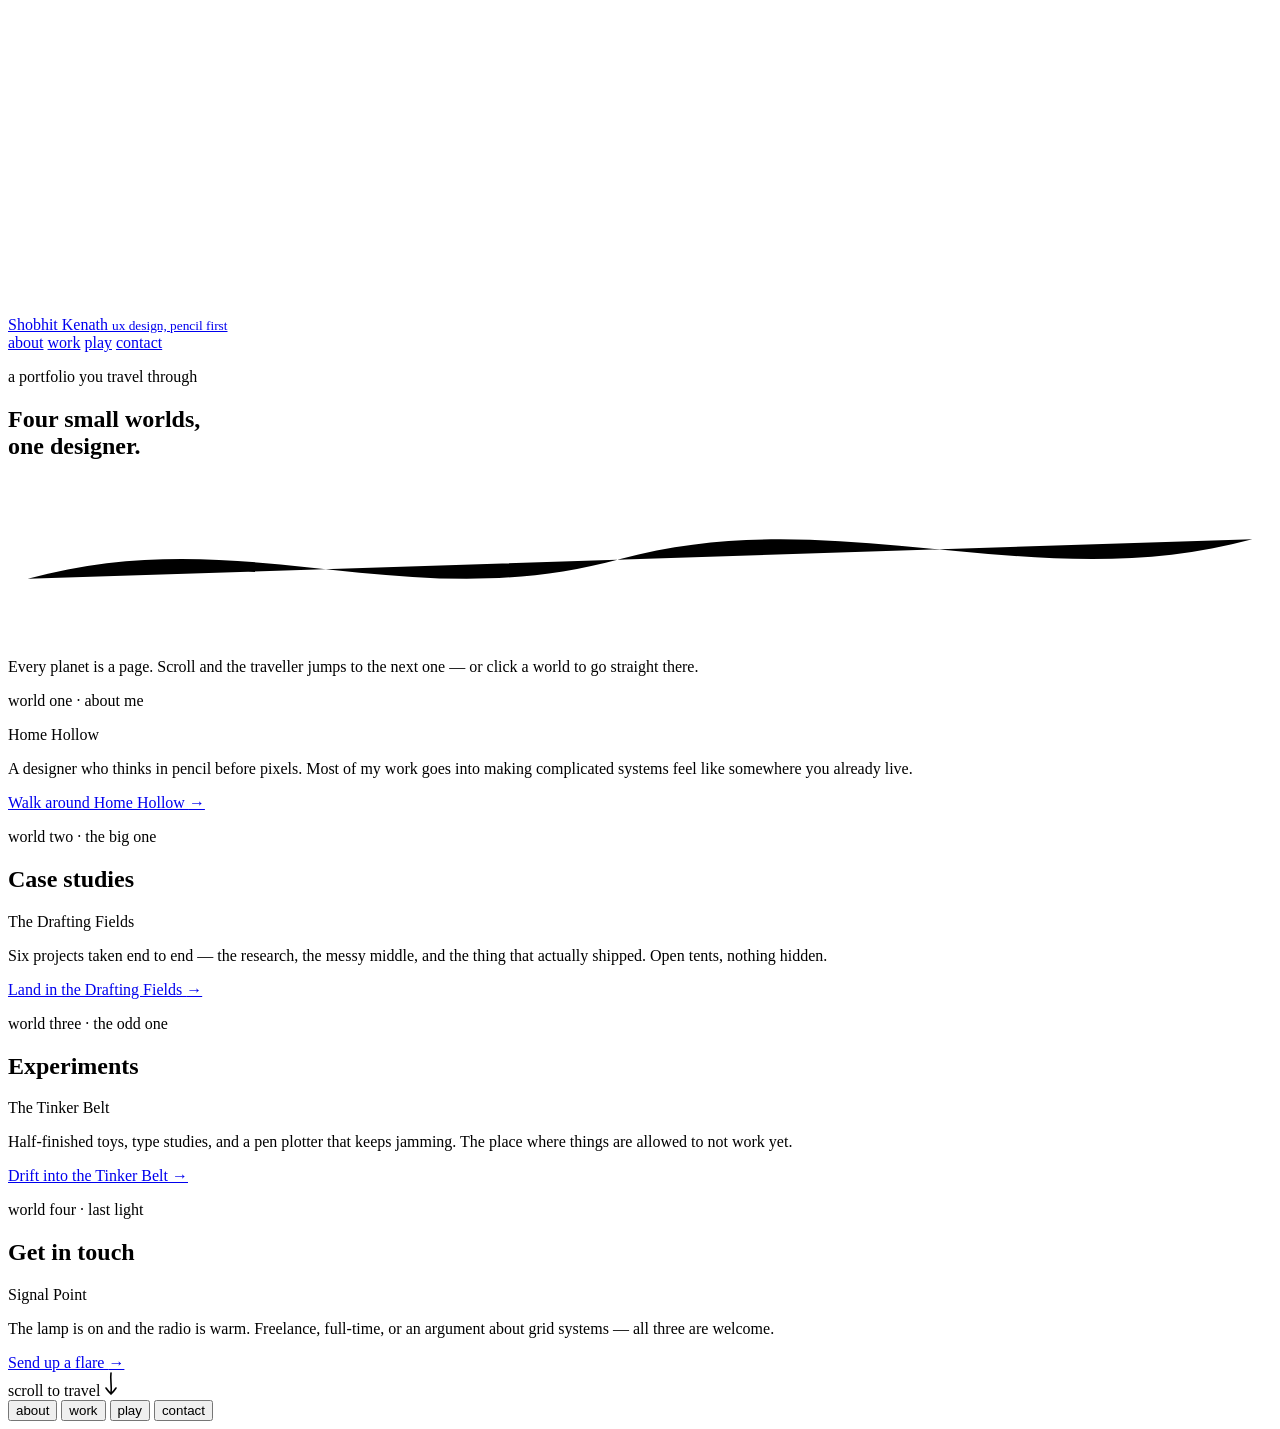
==== index.html @ f8822997 "Add files via upload" ====
<!DOCTYPE html>
<html lang="en">
<head>
<meta charset="utf-8">
<meta name="viewport" content="width=device-width, initial-scale=1">
<title>Four Small Worlds</title>
<meta name="description" content="A design portfolio you travel through: four hand-drawn low-poly planets, one traveller, and a jump between each.">
<link rel="preconnect" href="https://fonts.googleapis.com">
<link rel="preconnect" href="https://fonts.gstatic.com" crossorigin>
<link rel="stylesheet" href="https://fonts.googleapis.com/css2?family=Caveat:wght@500;600&family=Fraunces:opsz,wght,SOFT,WONK@9..144,400..700,0..100,0..1&family=Karla:wght@400;500;700&display=swap">
<link rel="stylesheet" href="css/hw-tokens.css">
<link rel="stylesheet" href="css/hw-base.css">
<link rel="stylesheet" href="css/hw-layout.css">
<link rel="stylesheet" href="css/hw-handdrawn.css">
</head>
<body data-hw-world="home">

<!-- The pen. Three near-identical noise filters; hw-handdrawn.css cycles
     between them so any stroked element wavers the way ink does. -->
<svg id="hw-filters" width="0" height="0" aria-hidden="true" focusable="false" style="position:absolute">
  <filter id="hw-rough-1" x="-14%" y="-14%" width="128%" height="128%">
    <feTurbulence type="fractalNoise" baseFrequency="0.021" numOctaves="3" seed="6" result="n"></feTurbulence>
    <feDisplacementMap in="SourceGraphic" in2="n" scale="3.4" xChannelSelector="R" yChannelSelector="G"></feDisplacementMap>
  </filter>
  <filter id="hw-rough-2" x="-14%" y="-14%" width="128%" height="128%">
    <feTurbulence type="fractalNoise" baseFrequency="0.024" numOctaves="3" seed="23" result="n"></feTurbulence>
    <feDisplacementMap in="SourceGraphic" in2="n" scale="3.0" xChannelSelector="R" yChannelSelector="G"></feDisplacementMap>
  </filter>
  <filter id="hw-rough-3" x="-14%" y="-14%" width="128%" height="128%">
    <feTurbulence type="fractalNoise" baseFrequency="0.019" numOctaves="3" seed="47" result="n"></feTurbulence>
    <feDisplacementMap in="SourceGraphic" in2="n" scale="3.6" xChannelSelector="R" yChannelSelector="G"></feDisplacementMap>
  </filter>
</svg>

<canvas id="hw-sky" aria-hidden="true"></canvas>
<div id="hw-grain" aria-hidden="true"></div>
<div id="hw-vignette" aria-hidden="true"></div>

<!-- the annotation line from the writing to the planet it describes -->
<svg id="hw-leaders" aria-hidden="true" focusable="false">
  <path id="hw-leader-line" d="" opacity="0"></path>
  <circle id="hw-leader-dot" cx="0" cy="0" opacity="0"></circle>
</svg>

<div class="hw-ui">

  <header id="hw-masthead">
    <a id="hw-wordmark" href="#hw-world-home">
      Shobhit Kenath
      <small>ux design, pencil first</small>
    </a>
    <nav id="hw-nav" aria-label="Worlds">
      <a class="hw-nav-link is-active" href="#hw-world-home">about</a>
      <a class="hw-nav-link" href="#hw-world-work">work</a>
      <a class="hw-nav-link" href="#hw-world-play">play</a>
      <a class="hw-nav-link" href="#hw-world-signal">contact</a>
    </nav>
  </header>

  <article class="hw-panel hw-panel--hero" id="hw-world-home">
    <p class="hw-hand">a portfolio you travel through</p>
    <h1 class="hw-panel-title">Four small worlds,<br>one designer.</h1>
    <svg class="hw-rule hw-rough hw-rough--boil" viewBox="0 0 64 8" aria-hidden="true">
      <path d="M1 5 C12 2 20 7 31 4 C42 1 52 6 63 3"></path>
    </svg>
    <p class="hw-lead">Every planet is a page. Scroll and the traveller jumps to the next one &mdash; or click a world to go straight there.</p>
    <div class="hw-panel-foot">
      <p class="hw-panel-chapter">world one &middot; about me</p>
      <p class="hw-panel-place">Home Hollow</p>
      <p class="hw-panel-body">A designer who thinks in pencil before pixels. Most of my work goes into making complicated systems feel like somewhere you already live.</p>
      <a class="hw-panel-cta hw-rough" href="#hw-world-home">Walk around Home Hollow <span class="hw-arrow" aria-hidden="true">&rarr;</span></a>
    </div>
  </article>

  <article class="hw-panel" id="hw-world-work">
    <p class="hw-panel-chapter">world two &middot; the big one</p>
    <h2 class="hw-panel-title">Case studies</h2>
    <p class="hw-panel-place">The Drafting Fields</p>
    <p class="hw-panel-body">Six projects taken end to end — the research, the messy middle, and the thing that actually shipped. Open tents, nothing hidden.</p>
    <a class="hw-panel-cta hw-rough" href="#hw-world-work">Land in the Drafting Fields <span class="hw-arrow" aria-hidden="true">&rarr;</span></a>
  </article>

  <article class="hw-panel" id="hw-world-play">
    <p class="hw-panel-chapter">world three &middot; the odd one</p>
    <h2 class="hw-panel-title">Experiments</h2>
    <p class="hw-panel-place">The Tinker Belt</p>
    <p class="hw-panel-body">Half-finished toys, type studies, and a pen plotter that keeps jamming. The place where things are allowed to not work yet.</p>
    <a class="hw-panel-cta hw-rough" href="#hw-world-play">Drift into the Tinker Belt <span class="hw-arrow" aria-hidden="true">&rarr;</span></a>
  </article>

  <article class="hw-panel" id="hw-world-signal">
    <p class="hw-panel-chapter">world four &middot; last light</p>
    <h2 class="hw-panel-title">Get in touch</h2>
    <p class="hw-panel-place">Signal Point</p>
    <p class="hw-panel-body">The lamp is on and the radio is warm. Freelance, full-time, or an argument about grid systems — all three are welcome.</p>
    <a class="hw-panel-cta hw-rough" href="#hw-world-signal">Send up a flare <span class="hw-arrow" aria-hidden="true">&rarr;</span></a>
  </article>

  <div id="hw-scroll-hint" aria-hidden="true">
    <span class="hw-hand">scroll to travel</span>
    <svg width="14" height="24" viewBox="0 0 14 24" class="hw-rough hw-rough--boil" aria-hidden="true">
      <path d="M7 1 C6 8 8 14 7 21 M2 16 C4 19 6 21 7 22 C8 21 10 19 12 16"
            fill="none" stroke="currentColor" stroke-width="1.6" stroke-linecap="round"></path>
    </svg>
  </div>

  <nav id="hw-doors" aria-label="Case studies" hidden>
    <p class="hw-doors-title">Case studies</p>
    <ul></ul>
  </nav>

  <nav id="hw-rail" aria-label="Journey">
    <button type="button" class="hw-rail-dot is-active">about</button>
    <button type="button" class="hw-rail-dot">work</button>
    <button type="button" class="hw-rail-dot">play</button>
    <button type="button" class="hw-rail-dot">contact</button>
  </nav>

</div>

<div id="hw-scroll-track" aria-hidden="true"></div>

<noscript>
  <div class="hw-noscript">
    <h2>Four small worlds</h2>
    <p>The travelling version of this page needs JavaScript. The worlds themselves are still here:</p>
    <ul>
      <li><a href="#hw-world-home">About me — Home Hollow</a></li>
      <li><a href="#hw-world-work">Case studies — The Drafting Fields</a></li>
      <li><a href="#hw-world-play">Experiments — The Tinker Belt</a></li>
      <li><a href="#hw-world-signal">Get in touch — Signal Point</a></li>
    </ul>
  </div>
</noscript>

<script src="js/hw-math.js"></script>
<script src="js/hw-config.js"></script>
<script src="js/hw-planet.js"></script>
<script src="js/hw-character.js"></script>
<script src="js/hw-munch.js"></script>
<script src="js/hw-scene.js"></script>
<script src="js/hw-scroll.js"></script>
<script src="js/hw-main.js"></script>
</body>
</html>
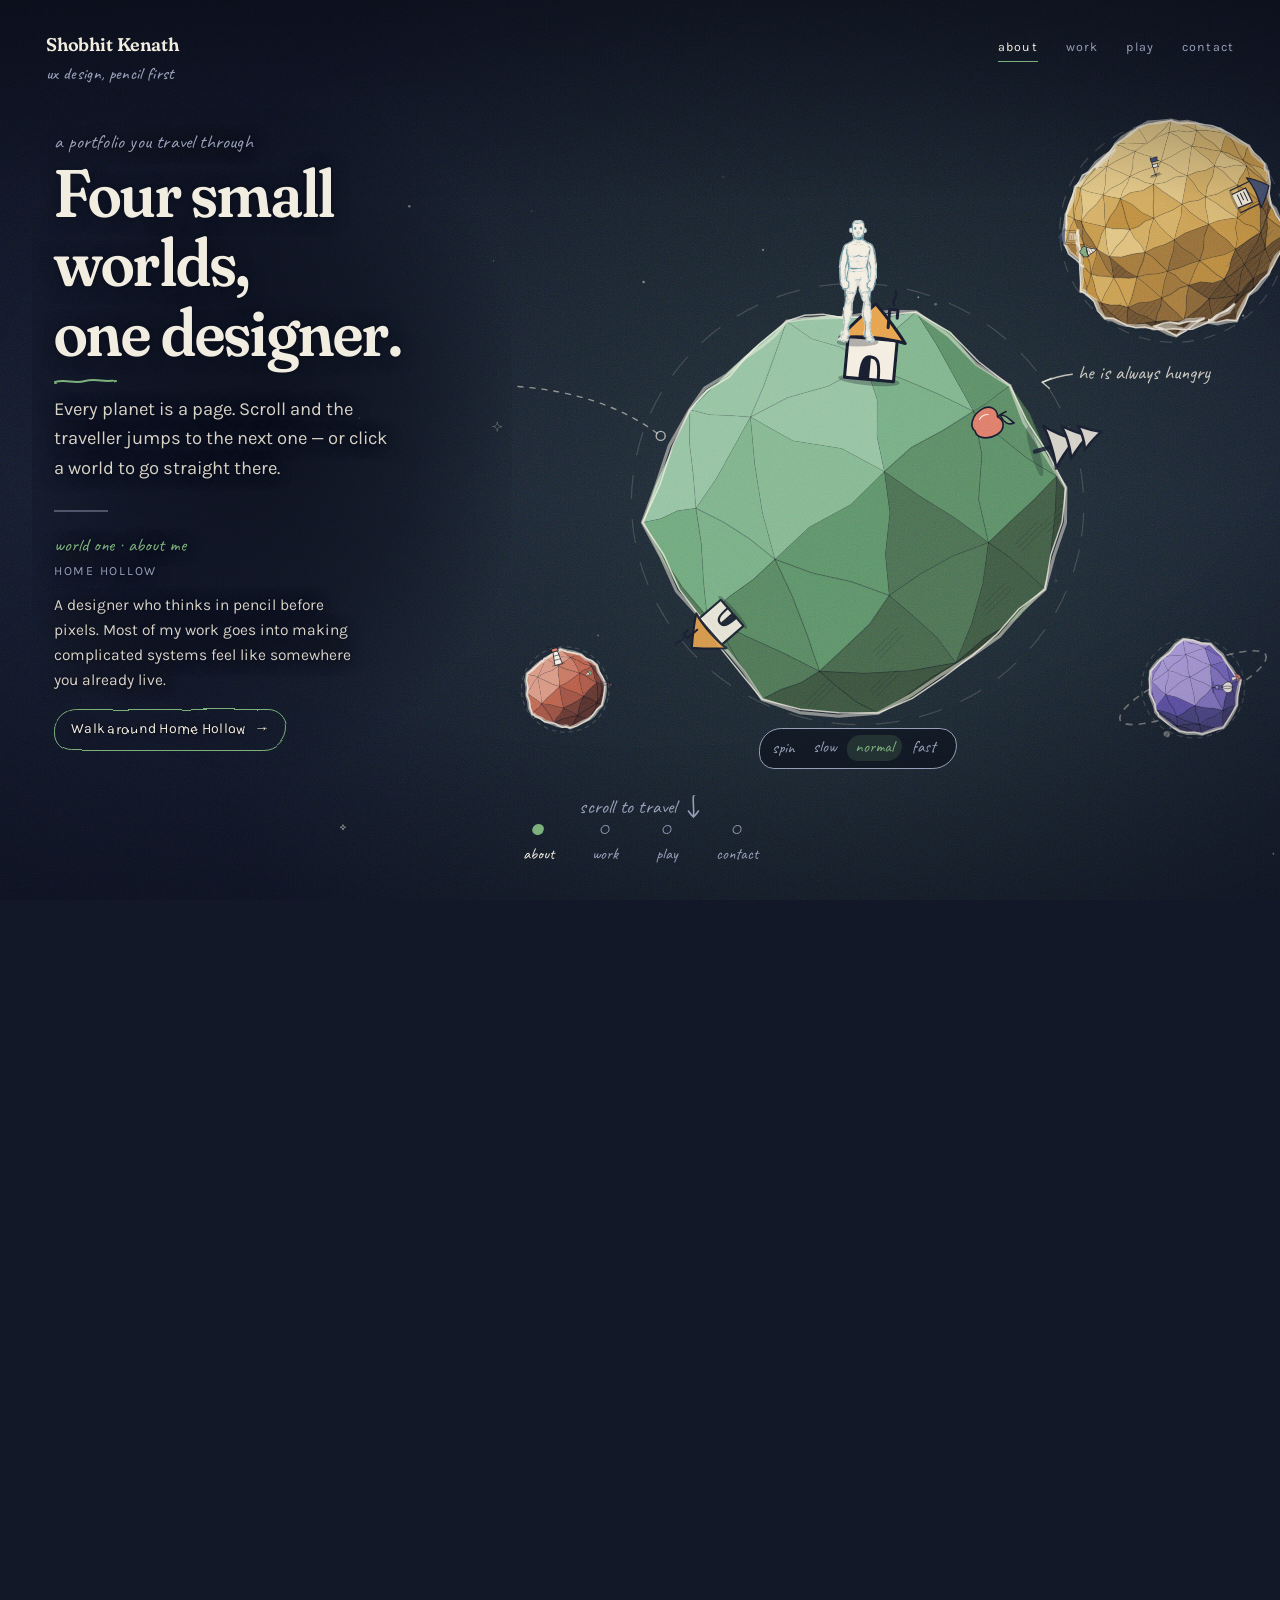
==== commit 349b6cb7: "Add files via upload" ====
--- a/index.html
+++ b/index.html
@@ -109,6 +109,15 @@
     <ul></ul>
   </nav>
 
+  <div id="hw-spin">
+    <span class="hw-spin-label" aria-hidden="true">spin</span>
+    <div class="hw-spin-set" role="group" aria-label="How fast the planets turn">
+      <button type="button" class="hw-spin-btn" data-hw-spin="0.5" aria-pressed="false">slow</button>
+      <button type="button" class="hw-spin-btn is-active" data-hw-spin="1" aria-pressed="true">normal</button>
+      <button type="button" class="hw-spin-btn" data-hw-spin="2.5" aria-pressed="false">fast</button>
+    </div>
+  </div>
+
   <nav id="hw-rail" aria-label="Journey">
     <button type="button" class="hw-rail-dot is-active">about</button>
     <button type="button" class="hw-rail-dot">work</button>
@@ -139,6 +148,7 @@
 <script src="js/hw-character.js"></script>
 <script src="js/hw-munch.js"></script>
 <script src="js/hw-scene.js"></script>
+<script src="js/hw-spin.js"></script>
 <script src="js/hw-scroll.js"></script>
 <script src="js/hw-main.js"></script>
 </body>
--- a/css/hw-tokens.css
+++ b/css/hw-tokens.css
@@ -0,0 +1,42 @@
+/* hw-tokens.css — every colour, size and typeface the page is allowed to use.
+   Change a value here and it changes everywhere; nothing below hard-codes a hex. */
+:root {
+  /* the paper we are drawing on: a night sky, toned rather than black */
+  --hw-sky:        #131829;
+  --hw-sky-deep:   #0C1120;
+  --hw-ink:        #0B0F1C;
+  --hw-chalk:      #F2EDE1;
+  --hw-chalk-soft: #D8D2C6;
+  --hw-chalk-dim:  #97A0B8;
+
+  /* one gouache colour per world */
+  --hw-moss:       #7CB07C;
+  --hw-ochre:      #DCA54F;
+  --hw-peri:       #8B84DD;
+  --hw-coral:      #CE7561;
+  --hw-accent:     var(--hw-moss);
+
+  /* type */
+  --hw-display: 'Fraunces', 'Iowan Old Style', Georgia, serif;
+  --hw-body:    'Karla', 'Helvetica Neue', Arial, sans-serif;
+  --hw-hand:    'Caveat', 'Bradley Hand', cursive;
+
+  --hw-step--1: 0.78rem;
+  --hw-step-0:  1rem;
+  --hw-step-1:  1.15rem;
+  --hw-step-2:  clamp(1.7rem, 2.6vw, 2.3rem);
+  --hw-step-3:  clamp(2.6rem, 6vw, 4.2rem);
+
+  /* rhythm */
+  --hw-gutter: clamp(20px, 4vw, 46px);
+  --hw-panel-w: 23rem;
+
+  /* how many screens of scrolling the whole journey takes */
+  --hw-travel-length: 4.4;
+}
+
+/* the page quietly takes on the colour of whichever world you are at */
+body[data-hw-world='home']   { --hw-accent: var(--hw-moss); }
+body[data-hw-world='work']   { --hw-accent: var(--hw-ochre); }
+body[data-hw-world='play']   { --hw-accent: var(--hw-peri); }
+body[data-hw-world='signal'] { --hw-accent: var(--hw-coral); }
--- a/css/hw-base.css
+++ b/css/hw-base.css
@@ -0,0 +1,74 @@
+/* hw-base.css — reset, typography, and the things every element inherits. */
+*, *::before, *::after { box-sizing: border-box; }
+
+html { -webkit-text-size-adjust: 100%; }
+
+body {
+  margin: 0;
+  min-height: 100%;
+  background: var(--hw-sky);
+  color: var(--hw-chalk);
+  font-family: var(--hw-body);
+  font-size: var(--hw-step-0);
+  line-height: 1.62;
+  font-synthesis-weight: none;
+  overflow-x: hidden;
+}
+
+h1, h2 {
+  font-family: var(--hw-display);
+  font-variation-settings: 'opsz' 120, 'SOFT' 80, 'WONK' 1;
+  font-weight: 600;
+  line-height: 1.03;
+  letter-spacing: -0.012em;
+  text-wrap: balance;
+  margin: 0;
+}
+
+p { margin: 0; }
+
+a {
+  color: inherit;
+  text-decoration: none;
+}
+
+button {
+  font: inherit;
+  color: inherit;
+  background: none;
+  border: 0;
+  cursor: pointer;
+}
+
+:focus-visible {
+  outline: 2px dashed var(--hw-chalk);
+  outline-offset: 4px;
+  border-radius: 2px;
+}
+
+.hw-sr {
+  position: absolute;
+  width: 1px; height: 1px;
+  margin: -1px; padding: 0;
+  overflow: hidden;
+  clip-path: inset(50%);
+  white-space: nowrap;
+}
+
+/* a handwritten note in the margin */
+.hw-hand {
+  font-family: var(--hw-hand);
+  font-size: 1.22rem;
+  line-height: 1.2;
+  color: var(--hw-chalk-dim);
+  letter-spacing: 0.01em;
+}
+
+@media (prefers-reduced-motion: reduce) {
+  * {
+    animation-duration: 0.001ms !important;
+    animation-iteration-count: 1 !important;
+    transition-duration: 0.001ms !important;
+    scroll-behavior: auto !important;
+  }
+}
--- a/css/hw-layout.css
+++ b/css/hw-layout.css
@@ -0,0 +1,395 @@
+/* hw-layout.css — where things sit. The sky is a fixed canvas; everything
+   written sits on a fixed layer above it and is positioned by hw-scroll.js. */
+
+/* the only element that actually scrolls: it gives the page its length */
+#hw-scroll-track {
+  height: calc(var(--hw-travel-length) * 100vh);
+  pointer-events: none;
+}
+
+#hw-sky {
+  position: fixed;
+  inset: 0;
+  z-index: 0;
+  display: block;
+}
+
+#hw-leaders {
+  position: fixed;
+  inset: 0;
+  width: 100%;
+  height: 100%;
+  z-index: 3;
+  pointer-events: none;
+}
+
+.hw-ui {
+  position: fixed;
+  inset: 0;
+  z-index: 4;
+  pointer-events: none;
+}
+
+.hw-ui > * { pointer-events: auto; }
+
+/* ---------- masthead ---------- */
+#hw-masthead {
+  position: absolute;
+  top: 0; left: 0; right: 0;
+  display: flex;
+  align-items: baseline;
+  justify-content: space-between;
+  gap: 1rem 2rem;
+  flex-wrap: wrap;
+  padding: clamp(18px, 2.6vw, 30px) var(--hw-gutter);
+}
+
+#hw-wordmark {
+  font-family: var(--hw-display);
+  font-variation-settings: 'opsz' 40, 'SOFT' 90, 'WONK' 1;
+  font-size: var(--hw-step-1);
+  font-weight: 600;
+  letter-spacing: -0.01em;
+}
+
+#hw-wordmark small {
+  display: block;
+  font-family: var(--hw-hand);
+  font-size: 1.05rem;
+  font-weight: 500;
+  color: var(--hw-chalk-dim);
+  letter-spacing: 0.02em;
+}
+
+#hw-nav {
+  display: flex;
+  gap: clamp(14px, 2.2vw, 30px);
+  align-items: baseline;
+}
+
+.hw-nav-link {
+  font-size: var(--hw-step--1);
+  text-transform: lowercase;
+  letter-spacing: 0.09em;
+  color: var(--hw-chalk-dim);
+  padding-bottom: 4px;
+  border-bottom: 1.5px solid transparent;
+  transition: color 240ms ease, border-color 240ms ease;
+}
+
+.hw-nav-link:hover { color: var(--hw-chalk); }
+
+.hw-nav-link.is-active {
+  color: var(--hw-chalk);
+  border-bottom-color: var(--hw-accent);
+}
+
+
+/* ---------- world panels ---------- */
+.hw-panel {
+  position: absolute;
+  top: 0; left: 0;
+  width: var(--hw-panel-w);
+  max-width: calc(100vw - 2 * var(--hw-gutter));
+  padding: 18px 22px 20px;
+  /* a wash of dark behind the words, faded out well before the box edges so
+     there is never a visible rectangle sitting on the sky */
+  background: radial-gradient(58% 52% at 46% 48%,
+              rgba(11, 15, 28, 0.8) 0%,
+              rgba(11, 15, 28, 0.5) 55%,
+              rgba(11, 15, 28, 0) 100%);
+  text-shadow: 0 1px 16px rgba(11, 15, 28, 0.9), 0 0 3px rgba(11, 15, 28, 0.7);
+  opacity: 0;
+  transition: opacity 220ms ease;
+  will-change: transform, opacity;
+}
+
+.hw-panel-chapter {
+  font-family: var(--hw-hand);
+  font-size: 1.18rem;
+  color: var(--hw-accent);
+}
+
+.hw-panel-title {
+  font-size: var(--hw-step-2);
+  margin: 2px 0 6px;
+}
+
+.hw-panel-place {
+  font-size: var(--hw-step--1);
+  letter-spacing: 0.14em;
+  text-transform: uppercase;
+  color: var(--hw-chalk-dim);
+  margin-bottom: 12px;
+}
+
+.hw-panel-body {
+  color: var(--hw-chalk-soft);
+  font-size: 0.97rem;
+  max-width: 34ch;
+}
+
+.hw-panel-cta {
+  display: inline-flex;
+  align-items: center;
+  gap: 9px;
+  margin-top: 16px;
+  padding: 8px 16px 9px;
+  font-size: 0.88rem;
+  letter-spacing: 0.02em;
+  color: var(--hw-chalk);
+  border: 1.6px solid var(--hw-accent);
+  border-radius: 30px 26px 32px 24px;   /* never quite a perfect pill */
+  transition: background-color 220ms ease, transform 220ms ease;
+}
+
+.hw-panel-cta:hover {
+  background: color-mix(in srgb, var(--hw-accent) 22%, transparent);
+  transform: translateY(-1px) rotate(-0.4deg);
+}
+
+.hw-panel-cta .hw-arrow { transition: transform 220ms ease; }
+.hw-panel-cta:hover .hw-arrow { transform: translateX(4px); }
+
+/* the opening panel carries the title as well as the first world */
+.hw-panel--hero {
+  width: 30rem;
+  padding-top: 22px;
+}
+
+.hw-panel--hero .hw-panel-title {
+  font-size: var(--hw-step-3);
+  margin: 0.3rem 0 0.7rem;
+}
+
+.hw-panel--hero .hw-lead {
+  max-width: 31ch;
+  font-size: var(--hw-step-1);
+  color: var(--hw-chalk-soft);
+  margin-top: 0.6rem;
+}
+
+.hw-panel-foot {
+  margin-top: 26px;
+  padding-top: 20px;
+  position: relative;
+}
+
+.hw-panel-foot::before {
+  content: '';
+  position: absolute;
+  top: 0; left: 0;
+  width: 54px;
+  height: 1.5px;
+  background: var(--hw-chalk-dim);
+  opacity: 0.45;
+}
+
+.hw-panel--hero .hw-panel-title + .hw-rule { color: var(--hw-accent); }
+
+/* ---------- the journey rail ---------- */
+#hw-rail {
+  position: absolute;
+  left: 50%;
+  bottom: clamp(18px, 3.2vh, 30px);
+  transform: translateX(-50%);
+  display: flex;
+  align-items: center;
+  gap: clamp(10px, 2.4vw, 26px);
+}
+
+.hw-rail-dot {
+  display: flex;
+  flex-direction: column;
+  align-items: center;
+  gap: 7px;
+  font-family: var(--hw-hand);
+  font-size: 1.02rem;
+  color: var(--hw-chalk-dim);
+  background: none;
+  border: 0;
+  padding: 4px 6px;
+  cursor: pointer;
+  transition: color 240ms ease;
+}
+
+.hw-rail-dot::before {
+  content: '';
+  width: 9px; height: 9px;
+  border: 1.6px solid currentColor;
+  border-radius: 60% 40% 55% 45%;
+  transition: background-color 240ms ease, transform 240ms ease;
+}
+
+.hw-rail-dot:hover { color: var(--hw-chalk-soft); }
+
+.hw-rail-dot.is-active {
+  color: var(--hw-chalk);
+}
+
+.hw-rail-dot.is-active::before {
+  background: var(--hw-accent);
+  border-color: var(--hw-accent);
+  transform: scale(1.25) rotate(12deg);
+}
+
+#hw-scroll-hint {
+  position: absolute;
+  left: 50%;
+  bottom: clamp(72px, 9vh, 96px);
+  transform: translateX(-50%);
+  display: flex;
+  align-items: center;
+  gap: 10px;
+  color: var(--hw-chalk-dim);
+  transition: opacity 400ms ease;
+}
+
+#hw-scroll-hint.is-gone { opacity: 0; }
+
+/* ---------- narrow screens: the panel moves under the planet ---------- */
+body.hw-narrow .hw-panel {
+  transform: none !important;
+  top: auto;
+  bottom: 0;
+  left: 0;
+  right: 0;
+  width: auto;
+  max-width: none;
+  padding: 26px var(--hw-gutter) clamp(84px, 12vh, 120px);
+  background: linear-gradient(to bottom,
+              rgba(11, 15, 28, 0) 0%,
+              rgba(11, 15, 28, 0.82) 18%,
+              rgba(11, 15, 28, 0.92) 100%);
+}
+
+body.hw-narrow .hw-panel--hero { width: auto; }
+
+body.hw-narrow .hw-panel--hero .hw-panel-title { font-size: var(--hw-step-2); }
+
+body.hw-narrow .hw-panel--hero .hw-lead { display: none; }
+
+body.hw-narrow .hw-panel-foot { margin-top: 18px; padding-top: 16px; }
+
+body.hw-narrow .hw-panel-body { max-width: none; }
+
+@media (max-width: 560px) {
+  #hw-masthead { gap: 6px; }
+  #hw-nav { gap: 14px; }
+  #hw-scroll-hint { display: none; }
+  .hw-rail-dot { font-size: 0.9rem; }
+}
+
+@media (max-height: 620px) {
+  .hw-panel--hero .hw-lead { display: none; }
+}
+
+/* ---------- no JavaScript: the worlds are still a readable list ---------- */
+.hw-noscript {
+  position: relative;
+  z-index: 5;
+  margin: 0 auto;
+  padding: 140px var(--hw-gutter) 60px;
+  max-width: 42rem;
+}
+
+.hw-noscript li { margin-bottom: 14px; }
+
+/* ---------- the case-study doors, as real links ----------
+   The objects on the Drafting Fields are painted into the canvas, which a
+   keyboard cannot reach. These are the same links in the page itself: out of
+   sight until one of them is tabbed to, then they appear as a small card. */
+#hw-doors {
+  position: absolute;
+  left: var(--hw-gutter);
+  bottom: 96px;
+  width: 1px;
+  height: 1px;
+  overflow: hidden;
+  clip-path: inset(50%);
+  padding: 0;
+}
+
+#hw-doors:focus-within {
+  width: auto;
+  height: auto;
+  overflow: visible;
+  clip-path: none;
+  padding: 14px 18px 16px;
+  background: rgba(11, 15, 28, 0.95);
+  border: 1.5px solid var(--hw-accent);
+  border-radius: 18px 14px 20px 12px;
+}
+
+.hw-doors-title {
+  font-family: var(--hw-hand);
+  font-size: 1.15rem;
+  color: var(--hw-accent);
+  margin-bottom: 6px;
+}
+
+#hw-doors ul {
+  list-style: none;
+  margin: 0;
+  padding: 0;
+  display: flex;
+  flex-direction: column;
+  gap: 6px;
+}
+
+#hw-doors a {
+  font-size: 0.9rem;
+  color: var(--hw-chalk-soft);
+  border-bottom: 1px solid transparent;
+}
+
+#hw-doors a:hover,
+#hw-doors a:focus-visible { color: var(--hw-chalk); border-bottom-color: var(--hw-accent); }
+
+/* ---------- the spin dial, under whichever planet you are reading ---------- */
+#hw-spin {
+  position: absolute;
+  top: 0; left: 0;
+  display: flex;
+  align-items: center;
+  gap: 10px;
+  padding: 5px 12px 7px;
+  border: 1.5px solid var(--hw-chalk-dim);
+  border-radius: 24px 18px 26px 16px;
+  background: rgba(11, 15, 28, 0.6);
+  opacity: 0;
+  transition: opacity 260ms ease;
+  will-change: transform;
+}
+
+#hw-spin.is-on { opacity: 1; }
+
+.hw-spin-label {
+  font-family: var(--hw-hand);
+  font-size: 1.05rem;
+  color: var(--hw-chalk-dim);
+}
+
+.hw-spin-set { display: flex; gap: 2px; }
+
+.hw-spin-btn {
+  font-family: var(--hw-hand);
+  font-size: 1.05rem;
+  line-height: 1;
+  color: var(--hw-chalk-dim);
+  padding: 4px 8px 5px;
+  border-radius: 14px 11px 15px 10px;
+  transition: color 200ms, background-color 200ms;
+}
+
+.hw-spin-btn:hover { color: var(--hw-chalk); }
+
+.hw-spin-btn.is-active {
+  color: var(--hw-accent);
+  background: color-mix(in srgb, var(--hw-accent) 16%, transparent);
+}
+
+@media (max-width: 560px) {
+  #hw-spin { gap: 6px; padding: 4px 9px 5px; }
+  .hw-spin-label, .hw-spin-btn { font-size: 0.92rem; }
+}
--- a/css/hw-handdrawn.css
+++ b/css/hw-handdrawn.css
@@ -0,0 +1,90 @@
+/* hw-handdrawn.css — the visual treatment layer.
+   This is the file that makes ordinary CSS strokes look drawn.
+
+   THE IDEA, in plain terms: an SVG filter can push the pixels of an element
+   around using a cloud of noise. Feed it a crisp 1px border and the border
+   comes out wavering, thick here and thin there, the way a real pen behaves.
+   Because it is a filter, it works on ANY element that already has a stroke —
+   a border, an underline, an outline — so we never have to draw the shape
+   twice. Three near-identical filters (hw-rough-1/2/3) are defined in the HTML
+   and swapped a few times a second, which is exactly how hand-drawn animation
+   "boils": the same line, redrawn slightly differently each frame.
+
+   To trade this for real Procreate strokes later: keep the same elements, and
+   replace `filter: url(#hw-rough-1)` with a border-image built from your own
+   brushed PNG. Nothing else in the page needs to change. */
+
+.hw-rough {
+  filter: url(#hw-rough-1);
+}
+
+.hw-rough--boil {
+  animation: hw-boil 360ms steps(1, end) infinite;
+}
+
+@keyframes hw-boil {
+  0%   { filter: url(#hw-rough-1); }
+  33%  { filter: url(#hw-rough-2); }
+  66%  { filter: url(#hw-rough-3); }
+}
+
+/* a wobbling rule, used instead of a straight <hr> */
+.hw-rule {
+  display: block;
+  width: 64px;
+  height: 8px;
+  overflow: visible;
+  color: var(--hw-accent);
+}
+
+.hw-rule path {
+  fill: none;
+  stroke: currentColor;
+  stroke-width: 2;
+  stroke-linecap: round;
+}
+
+/* ---------- paper ----------
+   Two flat overlays sit above the canvas: grain, so the whole image looks
+   printed rather than rendered, and a vignette, so the corners fall away like
+   a page lit from the middle. */
+#hw-grain {
+  position: fixed;
+  inset: 0;
+  z-index: 2;
+  pointer-events: none;
+  opacity: 0.5;
+  mix-blend-mode: soft-light;
+  background-image: url("data:image/svg+xml,%3Csvg xmlns='http://www.w3.org/2000/svg' width='220' height='220'%3E%3Cfilter id='g'%3E%3CfeTurbulence type='fractalNoise' baseFrequency='0.9' numOctaves='4' stitchTiles='stitch'/%3E%3C/filter%3E%3Crect width='220' height='220' filter='url(%23g)'/%3E%3C/svg%3E");
+  background-size: 220px 220px;
+}
+
+#hw-vignette {
+  position: fixed;
+  inset: 0;
+  z-index: 2;
+  pointer-events: none;
+  background:
+    radial-gradient(120% 90% at 50% 45%, transparent 42%, rgba(8, 11, 21, 0.55) 100%),
+    linear-gradient(to bottom, rgba(8, 11, 21, 0.4), transparent 22%);
+}
+
+/* the annotation line that ties a paragraph to its planet */
+#hw-leader-line {
+  fill: none;
+  stroke: var(--hw-chalk);
+  stroke-width: 1.4;
+  stroke-dasharray: 5 7;
+  stroke-linecap: round;
+}
+
+#hw-leader-dot {
+  fill: none;
+  stroke: var(--hw-chalk);
+  stroke-width: 1.4;
+  r: 4.5;
+}
+
+/* first paint: the sky fades up rather than snapping on */
+#hw-sky { opacity: 0; transition: opacity 900ms ease; }
+body.hw-ready #hw-sky { opacity: 1; }
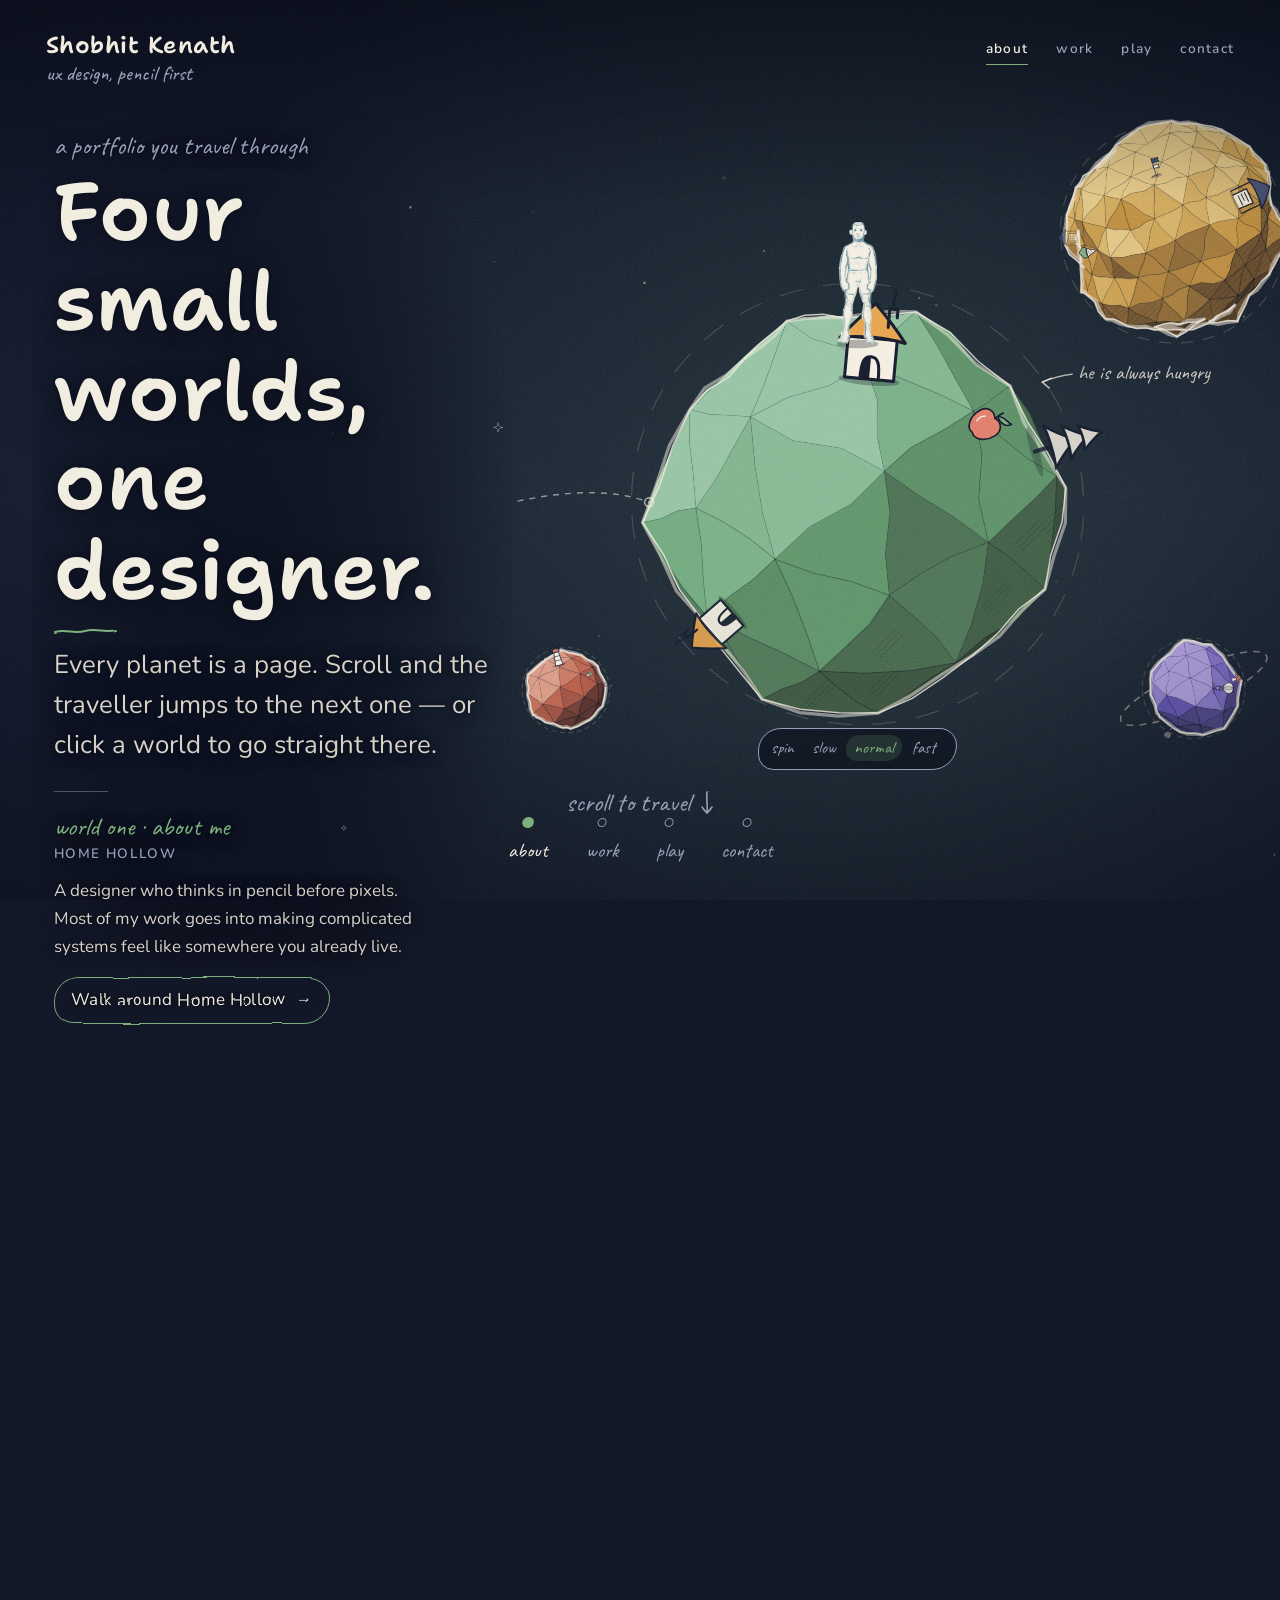
==== commit e5a553be: "Add files via upload" ====
--- a/index.html
+++ b/index.html
@@ -7,7 +7,8 @@
 <meta name="description" content="A design portfolio you travel through: four hand-drawn low-poly planets, one traveller, and a jump between each.">
 <link rel="preconnect" href="https://fonts.googleapis.com">
 <link rel="preconnect" href="https://fonts.gstatic.com" crossorigin>
-<link rel="stylesheet" href="https://fonts.googleapis.com/css2?family=Caveat:wght@500;600&family=Fraunces:opsz,wght,SOFT,WONK@9..144,400..700,0..100,0..1&family=Karla:wght@400;500;700&display=swap">
+<link rel="stylesheet" href="https://fonts.googleapis.com/css2?family=Caveat:wght@500;600&family=Nunito:ital,wght@0,400;0,600;0,700;1,400&family=Shantell+Sans:ital,wght@0,400;0,500;0,600;0,700;1,400&display=swap">
+<link rel="stylesheet" href="common/type.css">
 <link rel="stylesheet" href="css/hw-tokens.css">
 <link rel="stylesheet" href="css/hw-base.css">
 <link rel="stylesheet" href="css/hw-layout.css">
--- a/common/type.css
+++ b/common/type.css
@@ -0,0 +1,136 @@
+/* ============================================================================
+   type.css — ONE typographic system for the whole experience.
+
+   Both the worlds landing page and every case study read this file, so a
+   change here changes the type everywhere. Nothing else in the project is
+   allowed to invent a font size.
+
+   HOW THE SCALE WORKS
+   The sizes below are plain numbers, not pixels. Each surface multiplies them
+   by its own design pixel:
+
+       the case study   --u      one pixel of a 1920-wide slide
+       the landing page --hw-u   one pixel of the page's own ruler
+
+   That way a single ruler governs both, while each surface keeps scaling the
+   way it needs to. To resize the whole system, change the numbers here.
+
+   THE THREE HANDS
+   display  Shantell Sans — drawn by hand but properly built, so it holds up
+            at 120 and still reads at 34
+   body     Nunito — rounded and warm, and legible at length, which a truly
+            handwritten face is not
+   hand     Caveat — for marginalia only: an aside pencilled in the margin,
+            never a paragraph
+   ========================================================================= */
+
+:root {
+  --t-display-face: 'Shantell Sans', 'Bradley Hand', 'Segoe Print', cursive;
+  --t-body-face:    'Nunito', 'Trebuchet MS', 'Helvetica Neue', Arial, sans-serif;
+  --t-hand-face:    'Caveat', 'Bradley Hand', cursive;
+
+  /* ---- the scale, in design pixels ---- */
+  --t-display:  120;   /* the one biggest thing on a page          */
+  --t-h1:        80;   /* an opening statement, an impact line     */
+  --t-h2:        48;   /* a section title                          */
+  --t-h3:        34;   /* a sub-heading, a tile label              */
+  --t-lead:      38;   /* the paragraph that introduces            */
+  --t-body:      30;   /* running text                             */
+  --t-body-sm:   25;   /* dense or secondary text                  */
+  --t-caption:   24;   /* what a picture is                        */
+  --t-meta:      20;   /* labels, eyebrows, tags                   */
+
+  /* ---- how each role is set ---- */
+  --t-display-lh: 1.1;   --t-display-ls: 0.01em;  --t-display-w: 600;
+  --t-h1-lh:      1.15;  --t-h1-ls:      0.01em;  --t-h1-w:      600;
+  --t-h2-lh:      1.2;   --t-h2-ls:      0.015em; --t-h2-w:      600;
+  --t-h3-lh:      1.3;   --t-h3-ls:      0.02em;  --t-h3-w:      600;
+  --t-lead-lh:    1.55;  --t-lead-w:     400;
+  --t-body-lh:    1.65;  --t-body-w:     400;
+  --t-caption-lh: 1.45;  --t-caption-w:  400;
+  --t-meta-lh:    1.3;   --t-meta-ls:    0.1em;   --t-meta-w:    600;
+}
+
+/* ----------------------------------------------------------------------------
+   The roles as classes. A surface sets --t-u to its own design pixel and then
+   anything wearing these classes is set correctly.
+   -------------------------------------------------------------------------- */
+
+.t-display, .t-h1, .t-h2, .t-h3 {
+  font-family: var(--t-display-face);
+  text-wrap: balance;
+}
+
+.t-display {
+  font-size: calc(var(--t-display) * var(--t-u));
+  line-height: var(--t-display-lh);
+  letter-spacing: var(--t-display-ls);
+  font-weight: var(--t-display-w);
+}
+
+.t-h1 {
+  font-size: calc(var(--t-h1) * var(--t-u));
+  line-height: var(--t-h1-lh);
+  letter-spacing: var(--t-h1-ls);
+  font-weight: var(--t-h1-w);
+}
+
+.t-h2 {
+  font-size: calc(var(--t-h2) * var(--t-u));
+  line-height: var(--t-h2-lh);
+  letter-spacing: var(--t-h2-ls);
+  font-weight: var(--t-h2-w);
+}
+
+.t-h3 {
+  font-size: calc(var(--t-h3) * var(--t-u));
+  line-height: var(--t-h3-lh);
+  letter-spacing: var(--t-h3-ls);
+  font-weight: var(--t-h3-w);
+}
+
+.t-lead, .t-body, .t-body-sm, .t-caption, .t-meta {
+  font-family: var(--t-body-face);
+}
+
+.t-lead {
+  font-size: calc(var(--t-lead) * var(--t-u));
+  line-height: var(--t-lead-lh);
+  font-weight: var(--t-lead-w);
+}
+
+.t-body {
+  font-size: calc(var(--t-body) * var(--t-u));
+  line-height: var(--t-body-lh);
+  font-weight: var(--t-body-w);
+}
+
+.t-body-sm {
+  font-size: calc(var(--t-body-sm) * var(--t-u));
+  line-height: var(--t-body-lh);
+  font-weight: var(--t-body-w);
+}
+
+.t-caption {
+  font-size: calc(var(--t-caption) * var(--t-u));
+  line-height: var(--t-caption-lh);
+  font-weight: var(--t-caption-w);
+}
+
+.t-meta {
+  font-size: calc(var(--t-meta) * var(--t-u));
+  line-height: var(--t-meta-lh);
+  letter-spacing: var(--t-meta-ls);
+  font-weight: var(--t-meta-w);
+  text-transform: uppercase;
+}
+
+/* an aside pencilled in the margin */
+.t-hand {
+  font-family: var(--t-hand-face);
+  font-size: calc(var(--t-lead) * var(--t-u));
+  line-height: 1.25;
+  font-weight: 500;
+  text-transform: none;
+  letter-spacing: 0;
+}
--- a/css/hw-tokens.css
+++ b/css/hw-tokens.css
@@ -16,16 +16,24 @@
   --hw-coral:      #CE7561;
   --hw-accent:     var(--hw-moss);
 
-  /* type */
-  --hw-display: 'Fraunces', 'Iowan Old Style', Georgia, serif;
-  --hw-body:    'Karla', 'Helvetica Neue', Arial, sans-serif;
-  --hw-hand:    'Caveat', 'Bradley Hand', cursive;
+  /* ---- type ----
+     The families and the scale come from common/type.css, which the case
+     study reads too. The page's own design pixel is set below; every size on
+     the page is that pixel times a number from the shared scale, so the
+     landing page and a case study are set from one ruler. */
+  --hw-display: var(--t-display-face);
+  --hw-body:    var(--t-body-face);
+  --hw-hand:    var(--t-hand-face);
 
-  --hw-step--1: 0.78rem;
-  --hw-step-0:  1rem;
-  --hw-step-1:  1.15rem;
-  --hw-step-2:  clamp(1.7rem, 2.6vw, 2.3rem);
-  --hw-step-3:  clamp(2.6rem, 6vw, 4.2rem);
+  /* one design pixel for this page: grows with the window, but never so far
+     down that running text stops being comfortable */
+  --t-u: clamp(0.56px, 0.30vw + 0.34px, 0.68px);
+
+  --hw-step--1: calc(var(--t-meta) * var(--t-u));
+  --hw-step-0:  calc(var(--t-body-sm) * var(--t-u));
+  --hw-step-1:  calc(var(--t-body) * var(--t-u));
+  --hw-step-2:  calc(var(--t-h2) * var(--t-u));
+  --hw-step-3:  calc(var(--t-display) * var(--t-u));
 
   /* rhythm */
   --hw-gutter: clamp(20px, 4vw, 46px);
--- a/css/hw-base.css
+++ b/css/hw-base.css
@@ -58,10 +58,10 @@
 /* a handwritten note in the margin */
 .hw-hand {
   font-family: var(--hw-hand);
-  font-size: 1.22rem;
-  line-height: 1.2;
+  font-size: calc(var(--t-lead) * var(--t-u));
+  line-height: 1.25;
   color: var(--hw-chalk-dim);
-  letter-spacing: 0.01em;
+  letter-spacing: 0;
 }
 
 @media (prefers-reduced-motion: reduce) {
--- a/css/hw-layout.css
+++ b/css/hw-layout.css
@@ -46,19 +46,19 @@
 
 #hw-wordmark {
   font-family: var(--hw-display);
-  font-variation-settings: 'opsz' 40, 'SOFT' 90, 'WONK' 1;
-  font-size: var(--hw-step-1);
-  font-weight: 600;
-  letter-spacing: -0.01em;
+  font-size: calc(var(--t-h3) * var(--t-u));
+  line-height: var(--t-h3-lh);
+  font-weight: var(--t-h3-w);
+  letter-spacing: var(--t-h3-ls);
 }
 
 #hw-wordmark small {
   display: block;
   font-family: var(--hw-hand);
-  font-size: 1.05rem;
+  font-size: calc(var(--t-body) * var(--t-u));
   font-weight: 500;
   color: var(--hw-chalk-dim);
-  letter-spacing: 0.02em;
+  letter-spacing: 0;
 }
 
 #hw-nav {
@@ -68,7 +68,9 @@
 }
 
 .hw-nav-link {
+  font-family: var(--hw-body);
   font-size: var(--hw-step--1);
+  font-weight: var(--t-meta-w);
   text-transform: lowercase;
   letter-spacing: 0.09em;
   color: var(--hw-chalk-dim);
@@ -106,18 +108,24 @@
 
 .hw-panel-chapter {
   font-family: var(--hw-hand);
-  font-size: 1.18rem;
+  font-size: calc(var(--t-lead) * var(--t-u));
+  line-height: 1.25;
   color: var(--hw-accent);
 }
 
 .hw-panel-title {
+  font-family: var(--hw-display);
   font-size: var(--hw-step-2);
+  line-height: var(--t-h2-lh);
+  font-weight: var(--t-h2-w);
+  letter-spacing: var(--t-h2-ls);
   margin: 2px 0 6px;
 }
 
 .hw-panel-place {
   font-size: var(--hw-step--1);
-  letter-spacing: 0.14em;
+  font-weight: var(--t-meta-w);
+  letter-spacing: var(--t-meta-ls);
   text-transform: uppercase;
   color: var(--hw-chalk-dim);
   margin-bottom: 12px;
@@ -125,8 +133,9 @@
 
 .hw-panel-body {
   color: var(--hw-chalk-soft);
-  font-size: 0.97rem;
-  max-width: 34ch;
+  font-size: calc(var(--t-body-sm) * var(--t-u));
+  line-height: var(--t-body-lh);
+  max-width: 36ch;
 }
 
 .hw-panel-cta {
@@ -135,7 +144,7 @@
   gap: 9px;
   margin-top: 16px;
   padding: 8px 16px 9px;
-  font-size: 0.88rem;
+  font-size: calc(var(--t-body-sm) * var(--t-u));
   letter-spacing: 0.02em;
   color: var(--hw-chalk);
   border: 1.6px solid var(--hw-accent);
@@ -159,12 +168,16 @@
 
 .hw-panel--hero .hw-panel-title {
   font-size: var(--hw-step-3);
+  line-height: var(--t-display-lh);
+  font-weight: var(--t-display-w);
+  letter-spacing: var(--t-display-ls);
   margin: 0.3rem 0 0.7rem;
 }
 
 .hw-panel--hero .hw-lead {
-  max-width: 31ch;
-  font-size: var(--hw-step-1);
+  max-width: 33ch;
+  font-size: calc(var(--t-lead) * var(--t-u));
+  line-height: var(--t-lead-lh);
   color: var(--hw-chalk-soft);
   margin-top: 0.6rem;
 }
@@ -204,7 +217,7 @@
   align-items: center;
   gap: 7px;
   font-family: var(--hw-hand);
-  font-size: 1.02rem;
+  font-size: calc(var(--t-body) * var(--t-u));
   color: var(--hw-chalk-dim);
   background: none;
   border: 0;
@@ -277,7 +290,7 @@
   #hw-masthead { gap: 6px; }
   #hw-nav { gap: 14px; }
   #hw-scroll-hint { display: none; }
-  .hw-rail-dot { font-size: 0.9rem; }
+  .hw-rail-dot { font-size: var(--hw-step-0); }
 }
 
 @media (max-height: 620px) {
@@ -323,7 +336,7 @@
 
 .hw-doors-title {
   font-family: var(--hw-hand);
-  font-size: 1.15rem;
+  font-size: calc(var(--t-body) * var(--t-u));
   color: var(--hw-accent);
   margin-bottom: 6px;
 }
@@ -338,7 +351,7 @@
 }
 
 #hw-doors a {
-  font-size: 0.9rem;
+  font-size: var(--hw-step-0);
   color: var(--hw-chalk-soft);
   border-bottom: 1px solid transparent;
 }
@@ -366,7 +379,7 @@
 
 .hw-spin-label {
   font-family: var(--hw-hand);
-  font-size: 1.05rem;
+  font-size: calc(var(--t-body-sm) * var(--t-u));
   color: var(--hw-chalk-dim);
 }
 
@@ -374,7 +387,7 @@
 
 .hw-spin-btn {
   font-family: var(--hw-hand);
-  font-size: 1.05rem;
+  font-size: calc(var(--t-body-sm) * var(--t-u));
   line-height: 1;
   color: var(--hw-chalk-dim);
   padding: 4px 8px 5px;
@@ -391,5 +404,5 @@
 
 @media (max-width: 560px) {
   #hw-spin { gap: 6px; padding: 4px 9px 5px; }
-  .hw-spin-label, .hw-spin-btn { font-size: 0.92rem; }
-}
+  .hw-spin-label, .hw-spin-btn { font-size: var(--hw-step-0); }
+}
